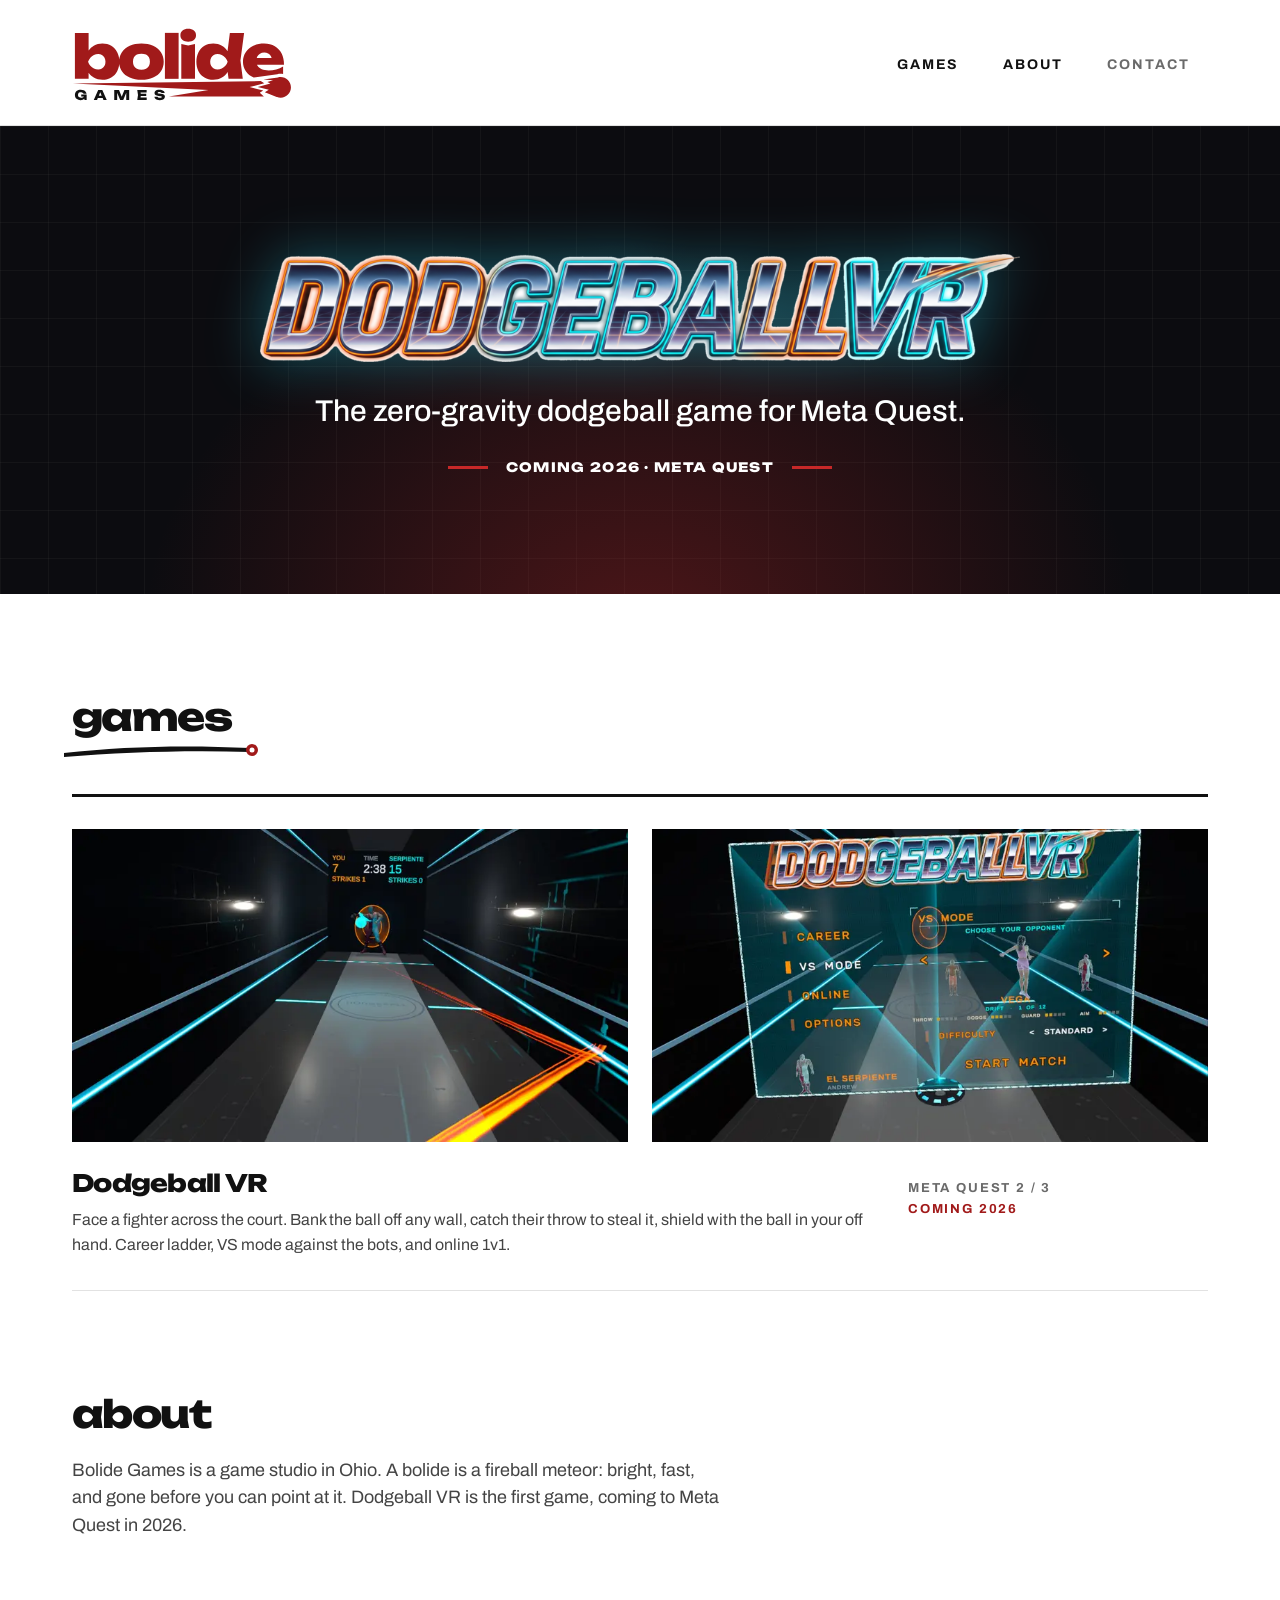
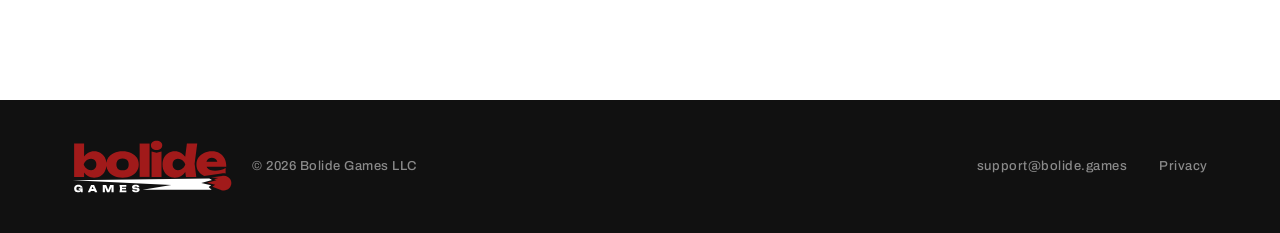
==== index.html @ fd5a3724 "games: two screenshots per game, from today's Quest 3 captures Replaces the single interim menu capt" ====
<!doctype html>
<html lang="en">
<head>
<meta charset="utf-8">
<meta name="viewport" content="width=device-width, initial-scale=1">
<title>Bolide Games</title>
<meta name="description" content="Bolide Games is an indie studio making Dodgeball VR, the zero-gravity dodgeball game for Meta Quest. Coming 2026.">
<meta name="theme-color" content="#111111">
<meta property="og:title" content="Bolide Games">
<meta property="og:description" content="Dodgeball VR — the zero-gravity dodgeball game for Meta Quest. Coming 2026.">
<meta property="og:image" content="/img/og.png">
<meta property="og:type" content="website">
<link rel="icon" href="/img/favicon.svg" type="image/svg+xml">
<link rel="apple-touch-icon" href="/img/apple-touch-icon.png">
<link rel="stylesheet" href="/style.css">
</head>
<body>
<header class="site-header">
  <div class="wrap">
    <a class="brand" href="/"><img src="/img/bolide-on-light.svg" alt="Bolide Games" width="220" height="76"></a>
    <nav class="nav" aria-label="Site">
      <a href="#games">Games</a>
      <a href="#about">About</a>
      <a class="contact" href="mailto:support@bolide.games">Contact</a>
    </nav>
  </div>
</header>

<section class="hero">
  <div class="wrap">
    <h1><img src="/img/dodgeball-vr-logo.webp" alt="Dodgeball VR" width="1024" height="145"></h1>
    <p>The zero-gravity dodgeball game for Meta&nbsp;Quest.</p>
    <div class="badge">Coming 2026 &middot; Meta Quest</div>
  </div>
</section>

<section class="section" id="games">
  <div class="wrap">
    <div class="games-h">
      <h2 class="h-display">games</h2>
      <svg viewBox="0 0 400 40" aria-hidden="true"><path d="M0 22 C 120 8, 250 6, 372 12 L 372 20 C 250 16, 120 20, 0 30 Z" fill="#111111"/><circle cx="376" cy="16" r="12" fill="#a11a1a"/><circle cx="376" cy="16" r="5" fill="#ffffff"/></svg>
    </div>
    <article class="game">
      <div class="shots">
        <div class="shot"><img src="/img/dodgeball-vr-match-800.webp" srcset="/img/dodgeball-vr-match-800.webp 800w, /img/dodgeball-vr-match-1600.webp 1600w" sizes="(max-width: 900px) 100vw, 46vw" alt="A match in progress: the ball streaks across the court toward the opponent, who is holding a ball ready to throw" width="800" height="450" loading="lazy"></div>
        <div class="shot"><img src="/img/dodgeball-vr-menu-800.webp" srcset="/img/dodgeball-vr-menu-800.webp 800w, /img/dodgeball-vr-menu-1600.webp 1600w" sizes="(max-width: 900px) 100vw, 46vw" alt="Choosing an opponent in VS mode, with each fighter's throw, dodge, guard and aim ratings" width="800" height="450" loading="lazy"></div>
      </div>
      <div class="facts">
        <div>
          <h3>Dodgeball VR</h3>
          <p>Face a fighter across the court. Bank the ball off any wall, catch their throw to steal it, shield with the ball in your off hand. Career ladder, VS mode against the bots, and online 1v1.</p>
        </div>
        <div class="meta label">
          <div class="platform">Meta Quest 2 / 3</div>
          <div class="status">Coming 2026</div>
        </div>
        <div class="link"></div>
      </div>
    </article>
  </div>
</section>

<section class="about" id="about">
  <div class="wrap">
    <h2 class="h-display">about</h2>
    <p>Bolide Games is a game studio in Ohio. A bolide is a fireball meteor: bright, fast, and gone before you can point at it. Dodgeball VR is the first game, coming to Meta Quest in 2026.</p>
  </div>
</section>

<footer class="site-footer">
  <div class="wrap">
    <div class="left">
      <img src="/img/bolide-on-dark.svg" alt="" width="160" height="55">
      <div>&copy; 2026 Bolide Games LLC</div>
    </div>
    <div class="right">
      <a href="mailto:support@bolide.games">support@bolide.games</a>
      <a href="/privacy">Privacy</a>
    </div>
  </div>
</footer>
</body>
</html>
---- style.css ----
/* Bolide Games — one committed look: white page, dark hero and footer. */
@font-face { font-family: "Unbounded"; font-weight: 800; font-display: swap; src: url("fonts/unbounded-800.woff2") format("woff2"); }
@font-face { font-family: "Archivo"; font-weight: 400; font-display: swap; src: url("fonts/archivo-400.woff2") format("woff2"); }
@font-face { font-family: "Archivo"; font-weight: 500; font-display: swap; src: url("fonts/archivo-500.woff2") format("woff2"); }
@font-face { font-family: "Archivo"; font-weight: 700; font-display: swap; src: url("fonts/archivo-700.woff2") format("woff2"); }

:root {
  --red: #a11a1a; --red-dark: #c62828; --black: #111111; --ink: #444444; --muted: #6a6a6a;
  --hairline: #e2e2e2; --void: #0c0c10; --white: #ffffff; --grey: #8a8a8a;
  --display: "Unbounded", "Arial Black", "Archivo", Arial, sans-serif;
  --body: "Archivo", "Helvetica Neue", Arial, sans-serif;
  --gutter: 72px; --content: 1296px;
}
* { box-sizing: border-box; }
html { color-scheme: light; }
body { margin: 0; background: var(--white); color: var(--black); font: 400 16px/1.55 var(--body); -webkit-font-smoothing: antialiased; }
img { max-width: 100%; height: auto; display: block; }
a { color: var(--red); text-decoration: none; }
a:hover, a:focus-visible { color: var(--black); }
:focus-visible { outline: 3px solid var(--red-dark); outline-offset: 3px; }
.wrap { width: min(var(--content), 100% - 2 * var(--gutter)); margin-inline: auto; }
.label { font: 700 13px/1 var(--body); letter-spacing: 0.14em; text-transform: uppercase; }

/* header */
.site-header { border-bottom: 1px solid var(--hairline); }
.site-header .wrap { display: flex; justify-content: space-between; align-items: center; gap: 24px; padding-block: 28px 24px; }
.brand img { width: 220px; height: auto; }
.nav { display: flex; gap: 8px; }
.nav a { color: var(--black); padding: 10px 18px; font: 700 14px/1 var(--body); letter-spacing: 0.14em; text-transform: uppercase; }
.nav a:hover, .nav a:focus-visible { color: var(--red); }
.nav a.contact { color: var(--muted); }

/* hero */
.hero { background: var(--void); background-image: radial-gradient(ellipse at 50% 110%, rgba(198,40,40,0.35) 0%, rgba(12,12,16,0) 55%), linear-gradient(rgba(255,255,255,0.035) 1px, transparent 1px), linear-gradient(90deg, rgba(255,255,255,0.035) 1px, transparent 1px); background-size: 100% 100%, 48px 48px, 48px 48px; color: var(--white); text-align: center; }
.hero .wrap { display: flex; flex-direction: column; align-items: center; gap: 30px; padding-block: 128px 120px; }
.hero h1 { margin: 0; }
.hero h1 img { width: 760px; filter: drop-shadow(0 0 28px rgba(36,227,255,0.35)); }
.hero p { margin: 0; max-width: 860px; font: 500 30px/1.3 var(--body); text-wrap: balance; }
.badge { display: flex; align-items: center; gap: 18px; font: 800 13px/1 var(--display); letter-spacing: 0.1em; text-transform: uppercase; }
.badge::before, .badge::after { content: ""; width: 40px; height: 3px; background: var(--red-dark); }

/* sections */
.section .wrap { padding-block: 104px 0; }
.h-display { margin: 0; font: 800 38px/1 var(--display); letter-spacing: -0.04em; color: var(--black); }
.games-h { position: relative; width: 240px; height: 60px; margin-bottom: 36px; }
.games-h .h-display { position: absolute; left: 0; top: 0; }
.games-h svg { position: absolute; left: -8px; top: 44px; width: 200px; height: 20px; overflow: visible; }
/* Two screenshots side by side across the top, the facts on one line underneath:
   at this content width a shot inside a 4-column cell is ~380px, too small to read
   a scoreboard or a fighter's name. */
.game { padding-block: 32px; border-top: 3px solid var(--black); border-bottom: 1px solid var(--hairline); }
.game + .game { border-top: 0; }
.game .shots { display: grid; grid-template-columns: 1fr 1fr; gap: 24px; margin-bottom: 28px; }
.game .shot { background: var(--void); aspect-ratio: 16 / 9; }
.game .shot img { width: 100%; height: 100%; object-fit: cover; }
.game .facts { display: grid; grid-template-columns: 9fr 2fr 1fr; gap: 32px; align-items: baseline; }
.game h3 { margin: 0 0 12px; font: 800 24px/1.1 var(--display); letter-spacing: -0.03em; }
.game p { margin: 0; color: var(--ink); text-wrap: pretty; }
.game .meta { display: flex; flex-direction: column; gap: 8px; }
.game .meta .platform { color: var(--muted); }
.game .meta .status { color: var(--red); }
.about .wrap { padding-block: 104px 0; }
.about p { max-width: 65ch; margin: 24px 0 0; font-size: 18px; color: var(--ink); }

/* footer */
.site-footer { margin-top: 160px; background: var(--black); color: var(--grey); font: 500 13px/1.5 var(--body); letter-spacing: 0.04em; }
.site-footer .wrap { display: flex; justify-content: space-between; align-items: center; gap: 24px; padding-block: 40px; }
.site-footer .left { display: flex; align-items: center; gap: 20px; }
.site-footer .left img { width: 160px; height: auto; }
.site-footer .right { display: flex; gap: 32px; }
.site-footer a { color: var(--grey); }
.site-footer a:hover, .site-footer a:focus-visible { color: var(--white); }

/* privacy */
.prose .wrap { padding-block: 72px 0; }
.prose h1 { margin: 0 0 8px; font: 800 38px/1.05 var(--display); letter-spacing: -0.04em; }
.prose .updated { margin: 0 0 40px; color: var(--muted); }
.prose article { max-width: 65ch; }
.prose h2 { margin: 40px 0 12px; font: 800 20px/1.2 var(--display); letter-spacing: -0.02em; }
.prose p { margin: 0 0 16px; color: var(--ink); font-size: 17px; }

/* phone */
@media (max-width: 900px) {
  :root { --gutter: 20px; }
  .site-header .wrap { padding-block: 18px 16px; }
  .brand img { width: 156px; }
  .nav { gap: 4px; }
  .nav a { padding: 12px 10px; font-size: 12px; letter-spacing: 0.12em; }
  .hero .wrap { gap: 20px; padding-block: 56px 52px; }
  .hero h1 img { width: 330px; filter: drop-shadow(0 0 20px rgba(36,227,255,0.35)); }
  .hero p { font-size: 20px; line-height: 1.35; }
  .badge { gap: 12px; font-size: 11px; }
  .badge::before, .badge::after { width: 28px; }
  .section .wrap, .about .wrap { padding-block: 48px 0; }
  .h-display { font-size: 30px; }
  .games-h { width: 180px; height: 48px; margin-bottom: 20px; }
  .games-h svg { left: -6px; top: 34px; width: 160px; height: 16px; }
  .game { padding-block: 20px 24px; }
  .game .shots { grid-template-columns: 1fr; gap: 12px; margin-bottom: 16px; }
  .game .facts { grid-template-columns: 1fr; gap: 12px; }
  .game h3 { font-size: 20px; }
  .game .meta { flex-direction: row; justify-content: space-between; }
  .about p { font-size: 16px; }
  .site-footer { margin-top: 72px; }
  .site-footer .wrap { flex-direction: column; align-items: flex-start; gap: 14px; padding-block: 32px; }
  .site-footer .right { gap: 20px; }
}
@media (max-width: 380px) { .nav a { padding: 12px 6px; } }
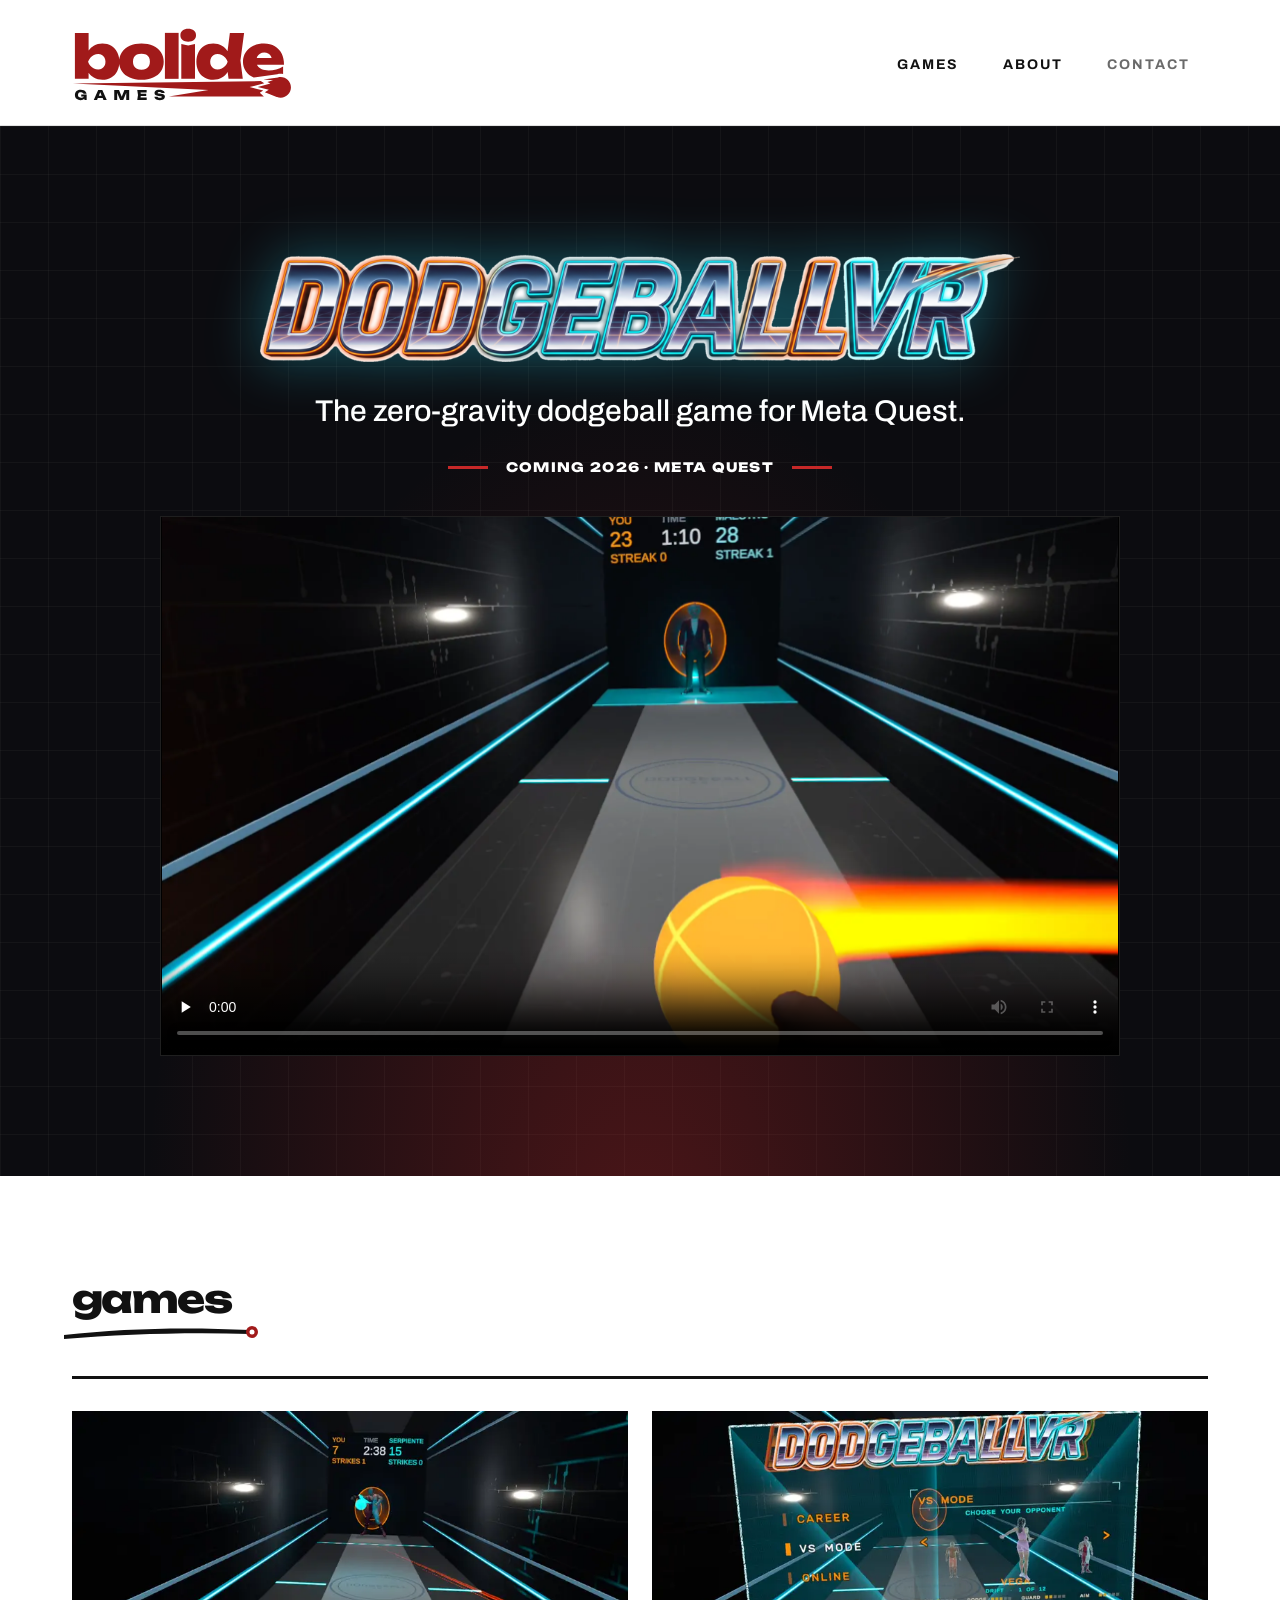
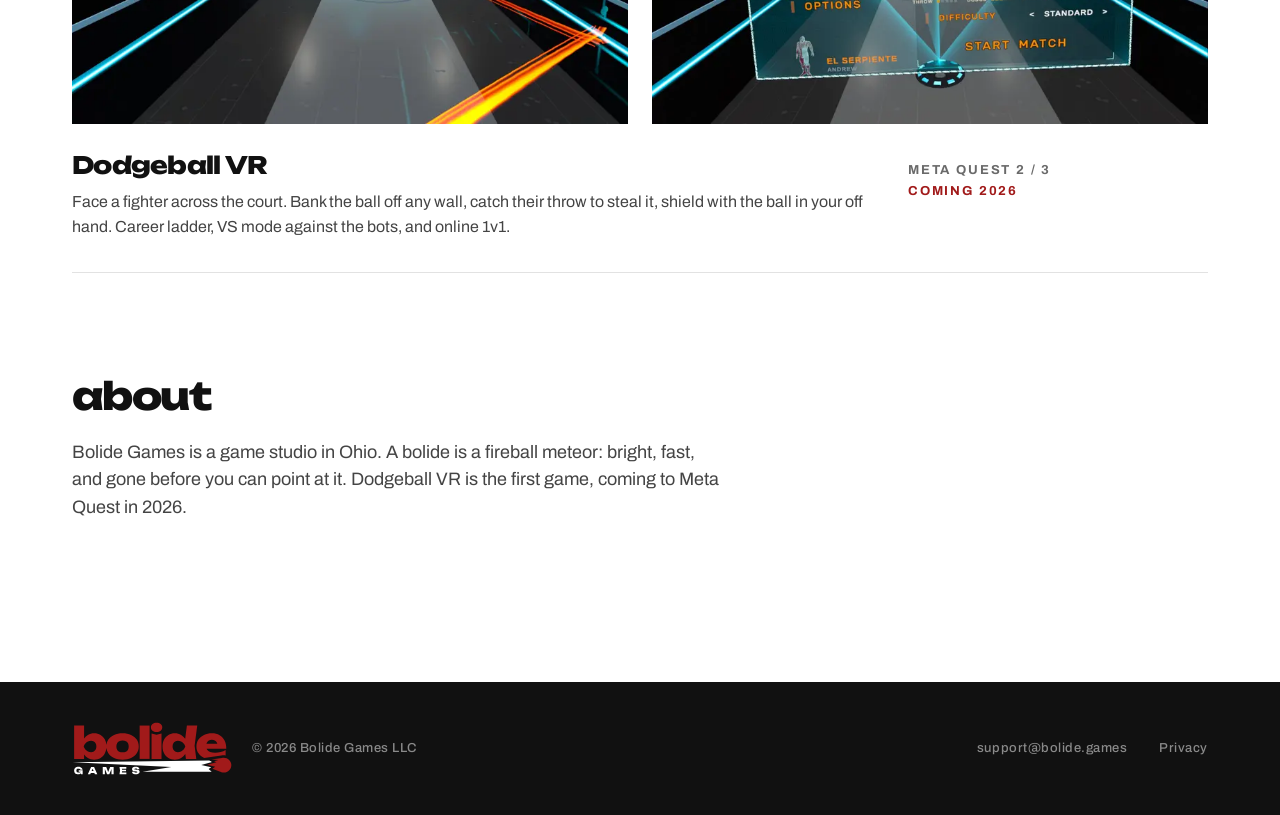
==== commit c7ad969d: "hero: the Dodgeball VR trailer (v17), self-hosted 22.5 MB two-pass H.264 copy of the 30 MB cut (Page" ====
--- a/index.html
+++ b/index.html
@@ -31,6 +31,9 @@
     <h1><img src="/img/dodgeball-vr-logo.webp" alt="Dodgeball VR" width="1024" height="145"></h1>
     <p>The zero-gravity dodgeball game for Meta&nbsp;Quest.</p>
     <div class="badge">Coming 2026 &middot; Meta Quest</div>
+    <video class="trailer" controls playsinline preload="none" poster="/img/dodgeball-vr-trailer-poster.webp" width="1920" height="1080" aria-label="Dodgeball VR trailer">
+      <source src="/video/dodgeball-vr-trailer-v17.mp4" type="video/mp4">
+    </video>
   </div>
 </section>
 
--- a/style.css
+++ b/style.css
@@ -38,6 +38,7 @@
 .hero p { margin: 0; max-width: 860px; font: 500 30px/1.3 var(--body); text-wrap: balance; }
 .badge { display: flex; align-items: center; gap: 18px; font: 800 13px/1 var(--display); letter-spacing: 0.1em; text-transform: uppercase; }
 .badge::before, .badge::after { content: ""; width: 40px; height: 3px; background: var(--red-dark); }
+.trailer { display: block; width: min(960px, 100%); height: auto; aspect-ratio: 16 / 9; background: #000; border: 1px solid rgba(255,255,255,0.12); margin-top: 12px; }
 
 /* sections */
 .section .wrap { padding-block: 104px 0; }
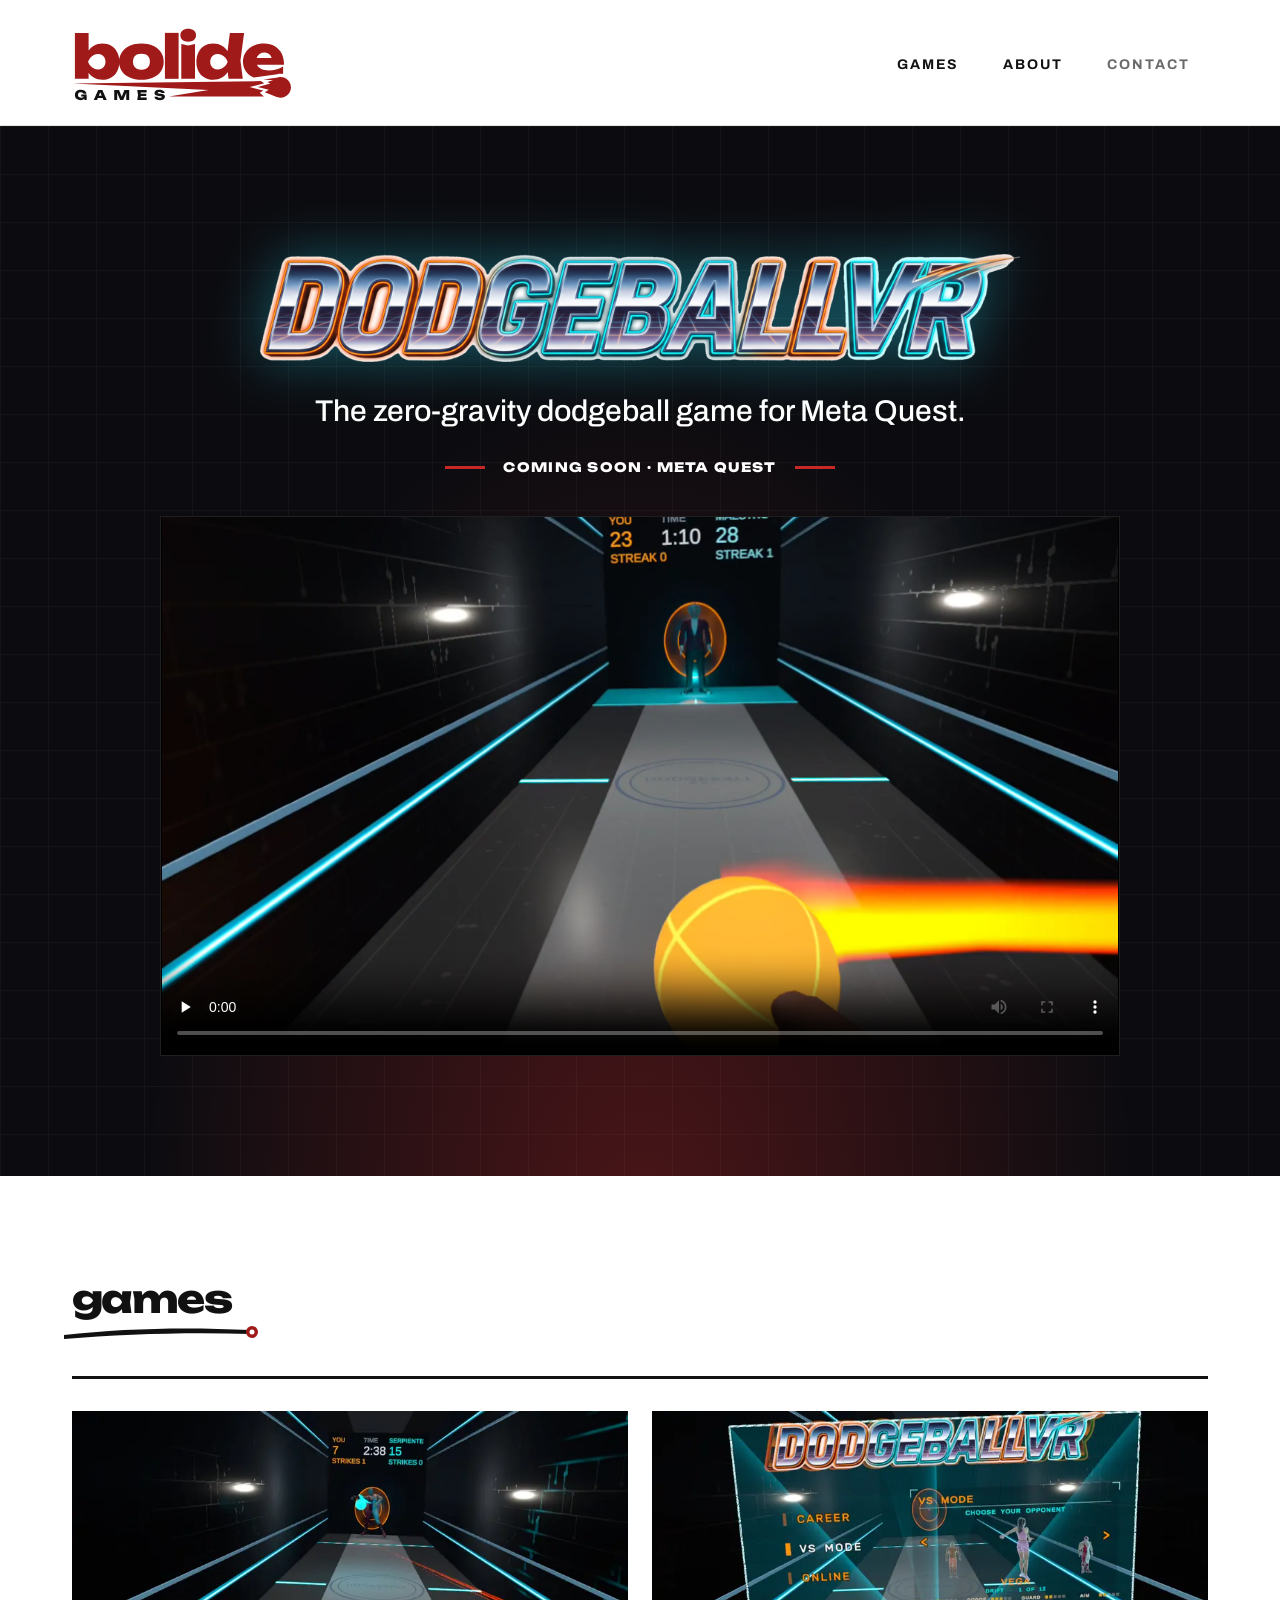
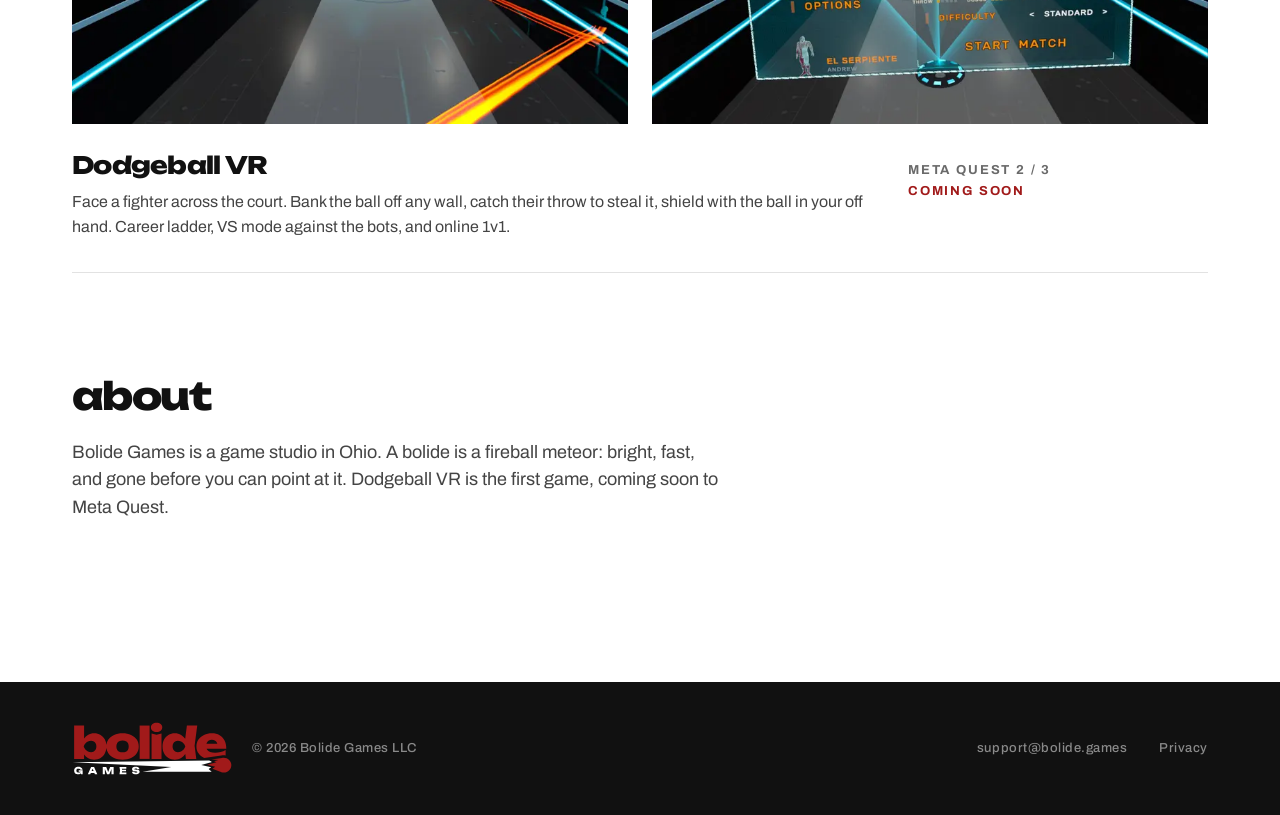
==== commit 43078eea: "Coming soon instead of Coming 2026 Co-Authored-By: Claude Opus 5.5 <noreply@anthropic.com> Claude-Se" ====
--- a/index.html
+++ b/index.html
@@ -4,10 +4,10 @@
 <meta charset="utf-8">
 <meta name="viewport" content="width=device-width, initial-scale=1">
 <title>Bolide Games</title>
-<meta name="description" content="Bolide Games is an indie studio making Dodgeball VR, the zero-gravity dodgeball game for Meta Quest. Coming 2026.">
+<meta name="description" content="Bolide Games is an indie studio making Dodgeball VR, the zero-gravity dodgeball game for Meta Quest. Coming soon.">
 <meta name="theme-color" content="#111111">
 <meta property="og:title" content="Bolide Games">
-<meta property="og:description" content="Dodgeball VR — the zero-gravity dodgeball game for Meta Quest. Coming 2026.">
+<meta property="og:description" content="Dodgeball VR — the zero-gravity dodgeball game for Meta Quest. Coming soon.">
 <meta property="og:image" content="/img/og.png">
 <meta property="og:type" content="website">
 <link rel="icon" href="/img/favicon.svg" type="image/svg+xml">
@@ -30,9 +30,9 @@
   <div class="wrap">
     <h1><img src="/img/dodgeball-vr-logo.webp" alt="Dodgeball VR" width="1024" height="145"></h1>
     <p>The zero-gravity dodgeball game for Meta&nbsp;Quest.</p>
-    <div class="badge">Coming 2026 &middot; Meta Quest</div>
+    <div class="badge">Coming soon &middot; Meta Quest</div>
     <video class="trailer" controls playsinline preload="none" poster="/img/dodgeball-vr-trailer-poster.webp" width="1920" height="1080" aria-label="Dodgeball VR trailer">
-      <source src="/video/dodgeball-vr-trailer-v17.mp4" type="video/mp4">
+      <source src="/video/dodgeball-vr-trailer-v21.mp4" type="video/mp4">
     </video>
   </div>
 </section>
@@ -55,7 +55,7 @@
         </div>
         <div class="meta label">
           <div class="platform">Meta Quest 2 / 3</div>
-          <div class="status">Coming 2026</div>
+          <div class="status">Coming soon</div>
         </div>
         <div class="link"></div>
       </div>
@@ -66,7 +66,7 @@
 <section class="about" id="about">
   <div class="wrap">
     <h2 class="h-display">about</h2>
-    <p>Bolide Games is a game studio in Ohio. A bolide is a fireball meteor: bright, fast, and gone before you can point at it. Dodgeball VR is the first game, coming to Meta Quest in 2026.</p>
+    <p>Bolide Games is a game studio in Ohio. A bolide is a fireball meteor: bright, fast, and gone before you can point at it. Dodgeball VR is the first game, coming soon to Meta Quest.</p>
   </div>
 </section>
 
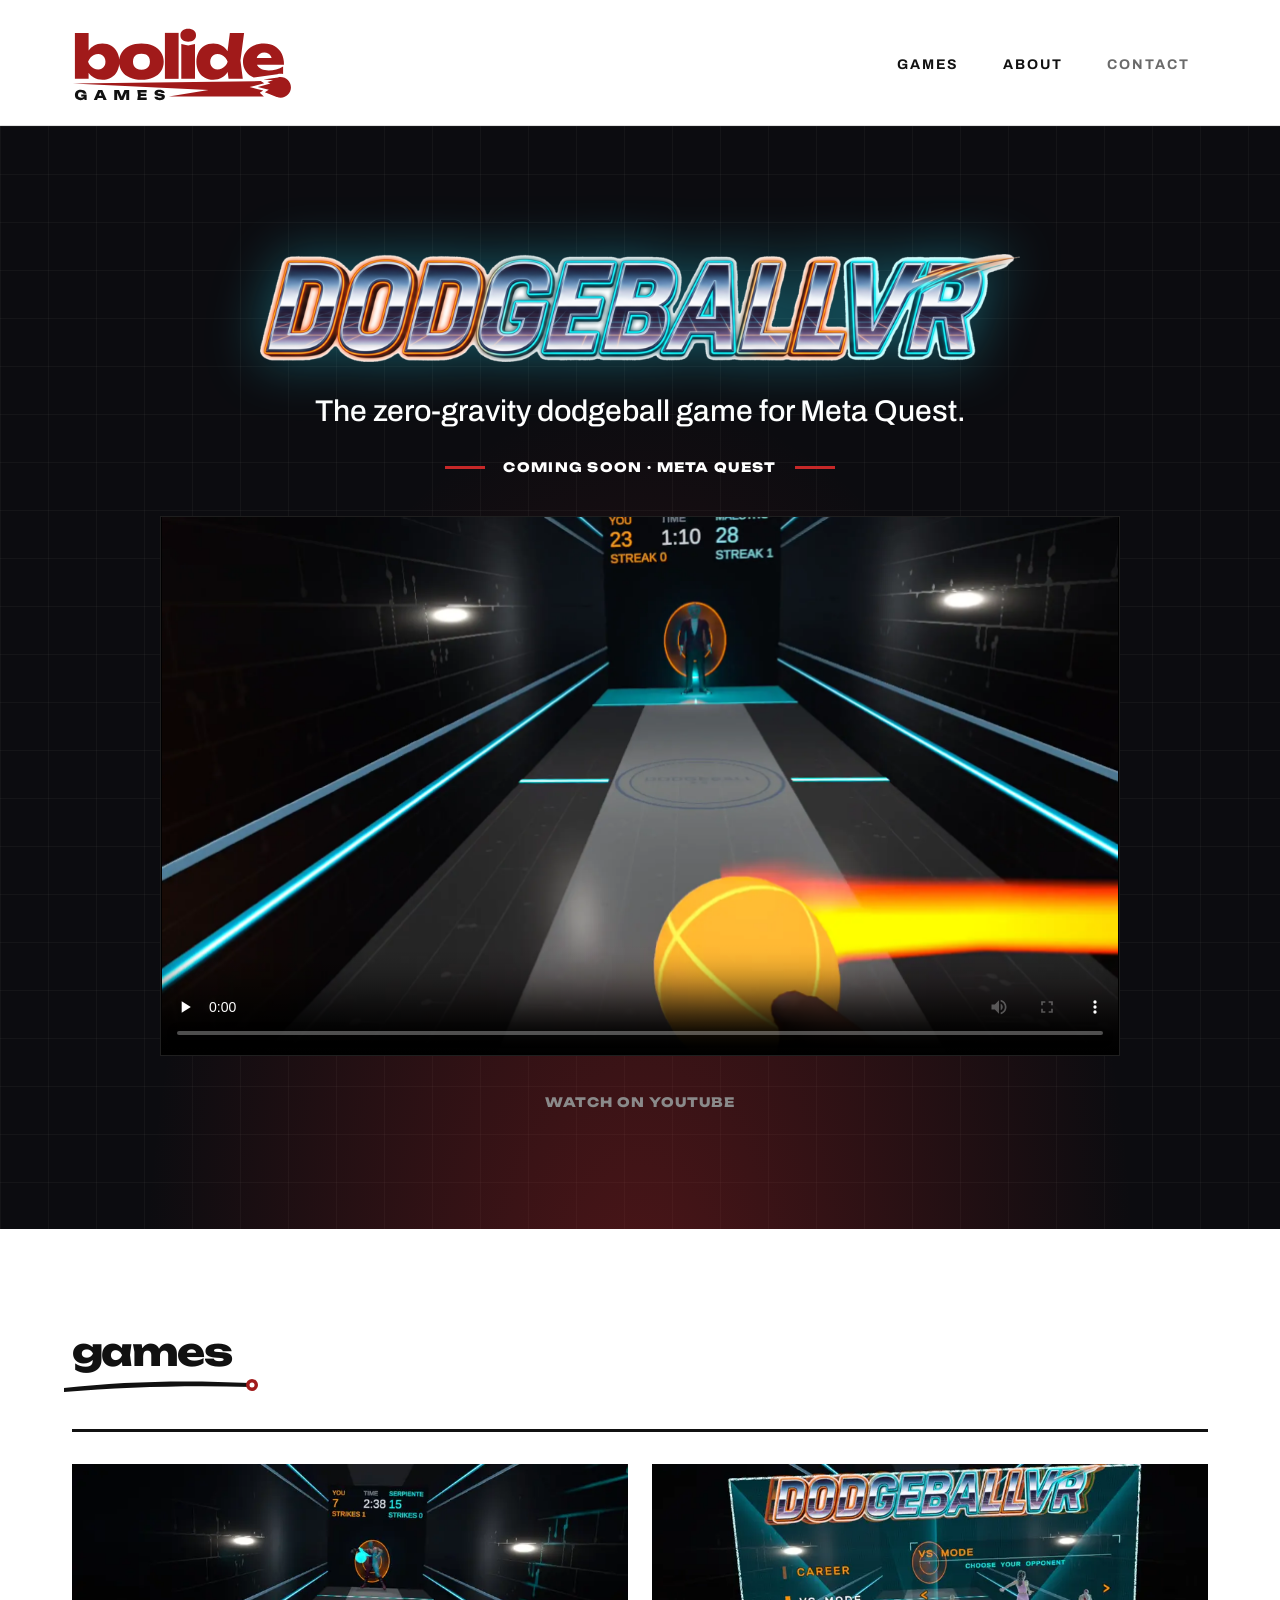
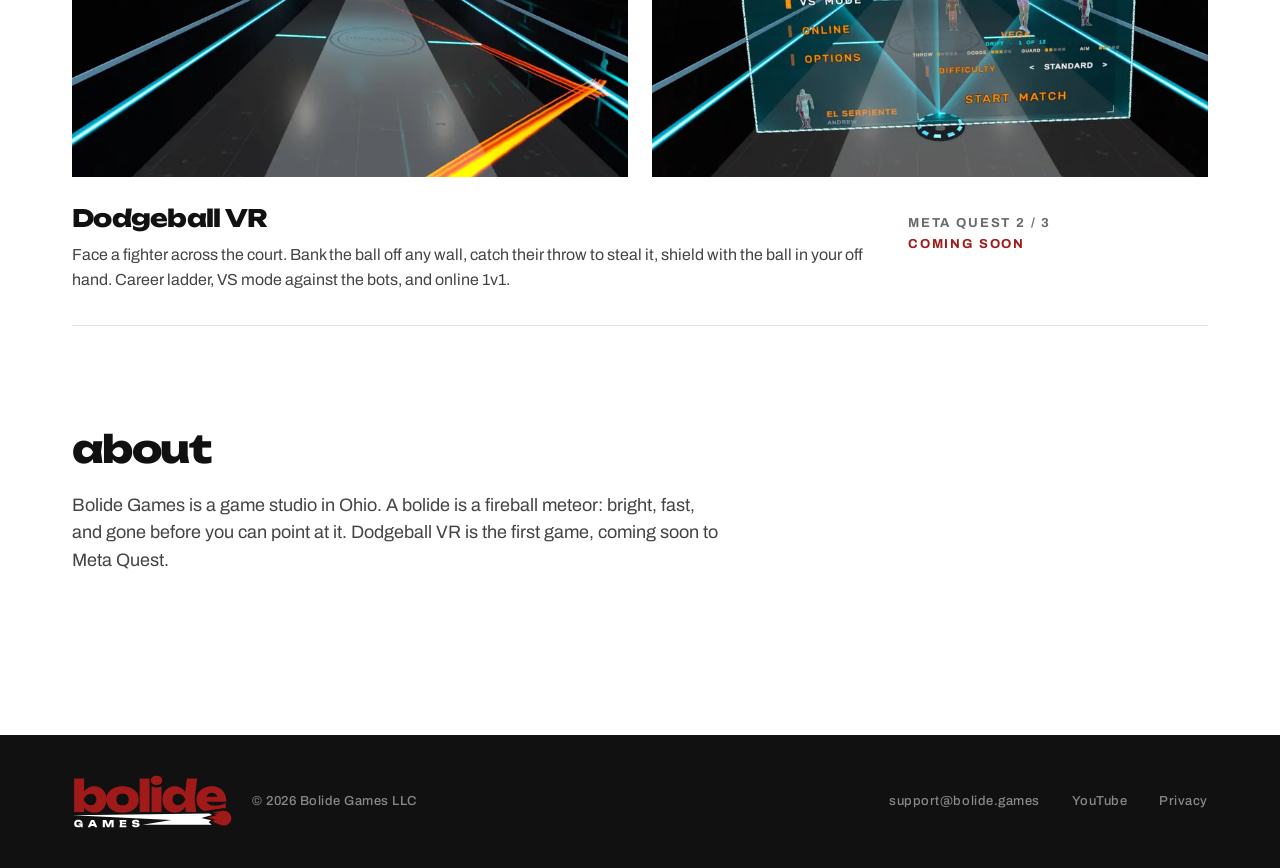
==== commit e92c51c7: "YouTube trailer + channel links; /dodgeballvr/feedback redirects to the Alpha feedback form check.py" ====
--- a/index.html
+++ b/index.html
@@ -34,6 +34,7 @@
     <video class="trailer" controls playsinline preload="none" poster="/img/dodgeball-vr-trailer-poster.webp" width="1920" height="1080" aria-label="Dodgeball VR trailer">
       <source src="/video/dodgeball-vr-trailer-v21.mp4" type="video/mp4">
     </video>
+    <a class="watch" href="https://www.youtube.com/watch?v=6ovTwBm0Qi8">Watch on YouTube</a>
   </div>
 </section>
 
@@ -78,6 +79,7 @@
     </div>
     <div class="right">
       <a href="mailto:support@bolide.games">support@bolide.games</a>
+      <a href="https://www.youtube.com/@bolidegames">YouTube</a>
       <a href="/privacy">Privacy</a>
     </div>
   </div>
--- a/style.css
+++ b/style.css
@@ -38,6 +38,8 @@
 .hero p { margin: 0; max-width: 860px; font: 500 30px/1.3 var(--body); text-wrap: balance; }
 .badge { display: flex; align-items: center; gap: 18px; font: 800 13px/1 var(--display); letter-spacing: 0.1em; text-transform: uppercase; }
 .badge::before, .badge::after { content: ""; width: 40px; height: 3px; background: var(--red-dark); }
+.watch { margin-top: 10px; font: 700 13px/1 var(--display); letter-spacing: 0.08em; text-transform: uppercase; color: var(--grey); }
+.watch:hover, .watch:focus-visible { color: var(--white); }
 .trailer { display: block; width: min(960px, 100%); height: auto; aspect-ratio: 16 / 9; background: #000; border: 1px solid rgba(255,255,255,0.12); margin-top: 12px; }
 
 /* sections */
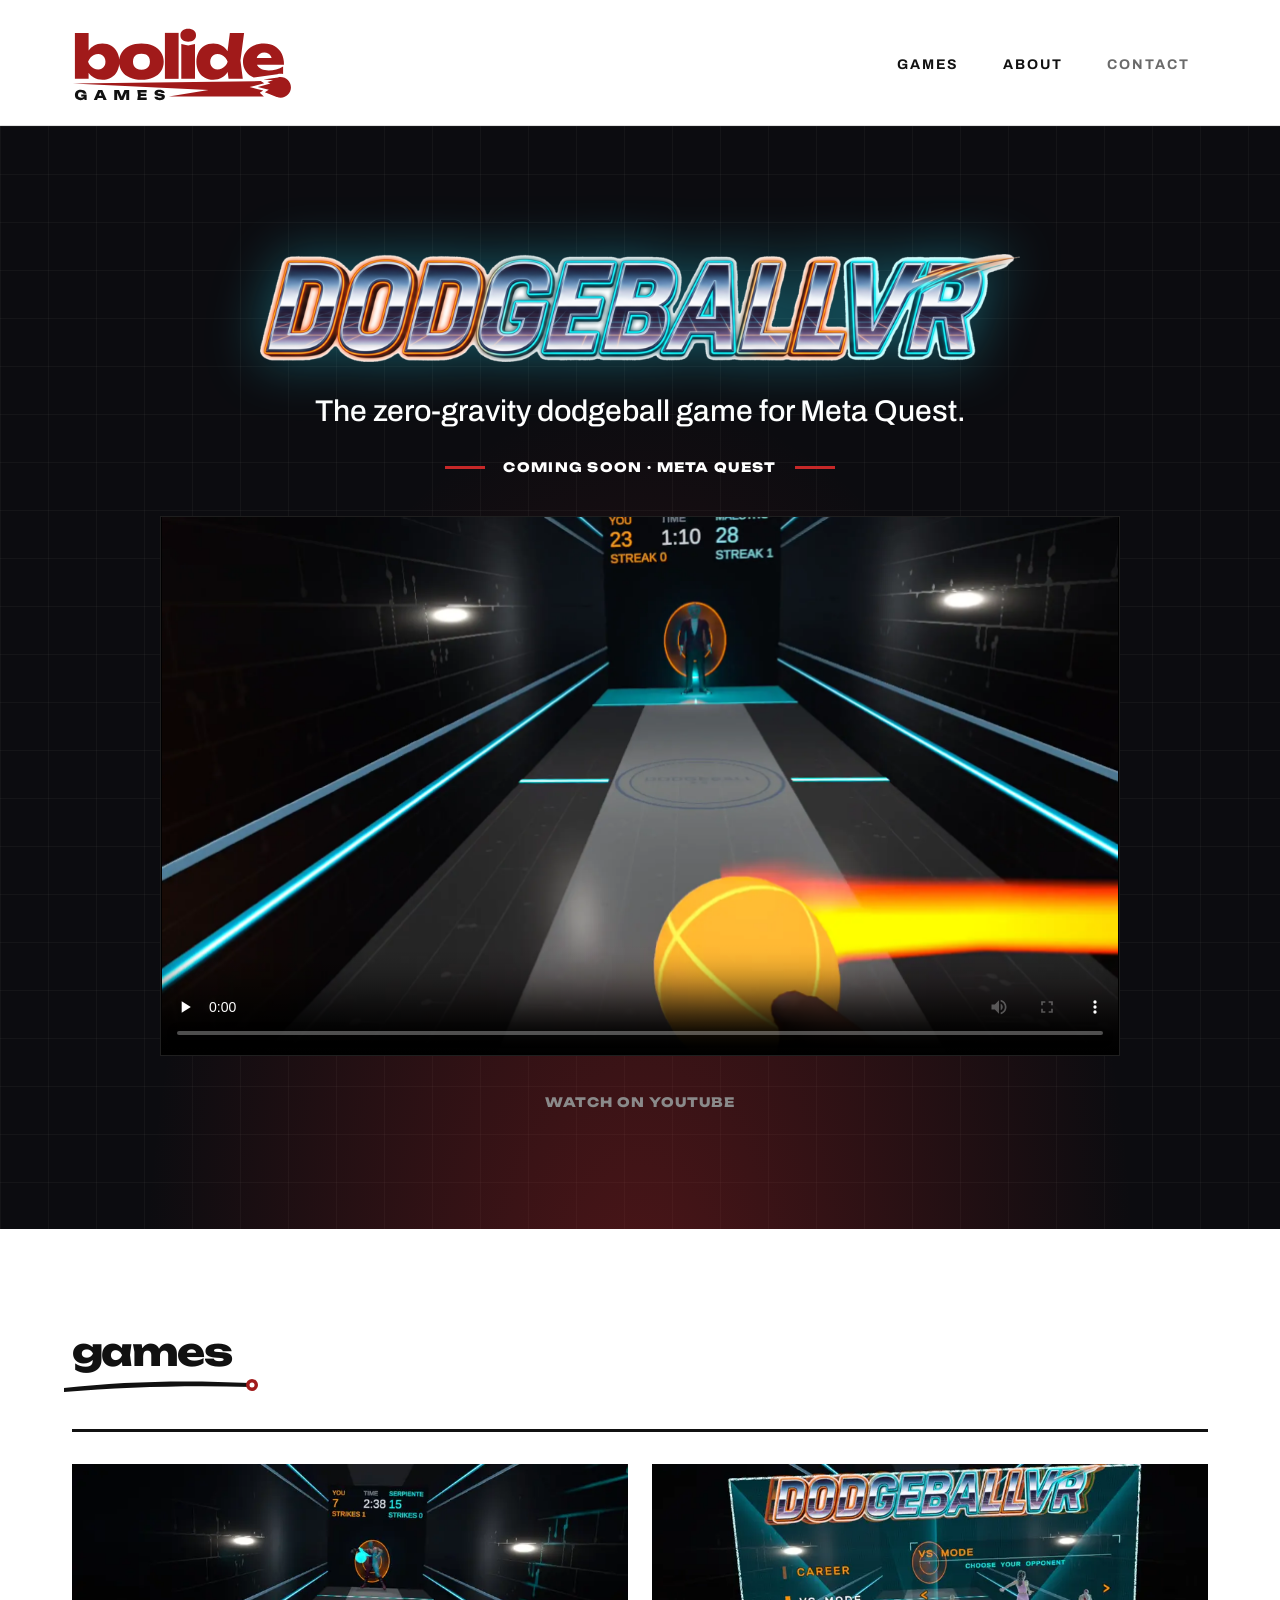
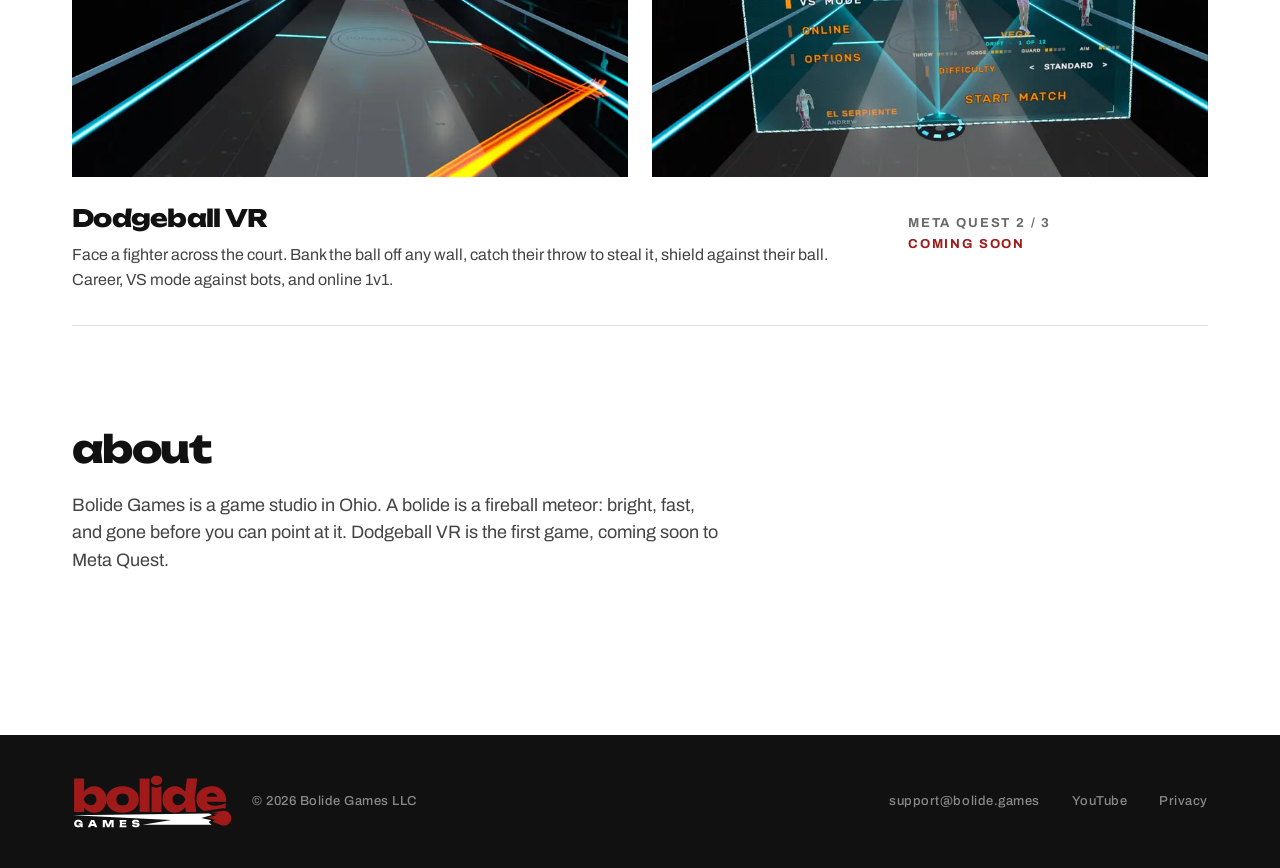
==== commit 7b692f90: "Game blurb matches the YouTube description Co-Authored-By: Claude Opus 5.5 <noreply@anthropic.com> C" ====
--- a/index.html
+++ b/index.html
@@ -52,7 +52,7 @@
       <div class="facts">
         <div>
           <h3>Dodgeball VR</h3>
-          <p>Face a fighter across the court. Bank the ball off any wall, catch their throw to steal it, shield with the ball in your off hand. Career ladder, VS mode against the bots, and online 1v1.</p>
+          <p>Face a fighter across the court. Bank the ball off any wall, catch their throw to steal it, shield against their ball. Career, VS mode against bots, and online 1v1.</p>
         </div>
         <div class="meta label">
           <div class="platform">Meta Quest 2 / 3</div>
